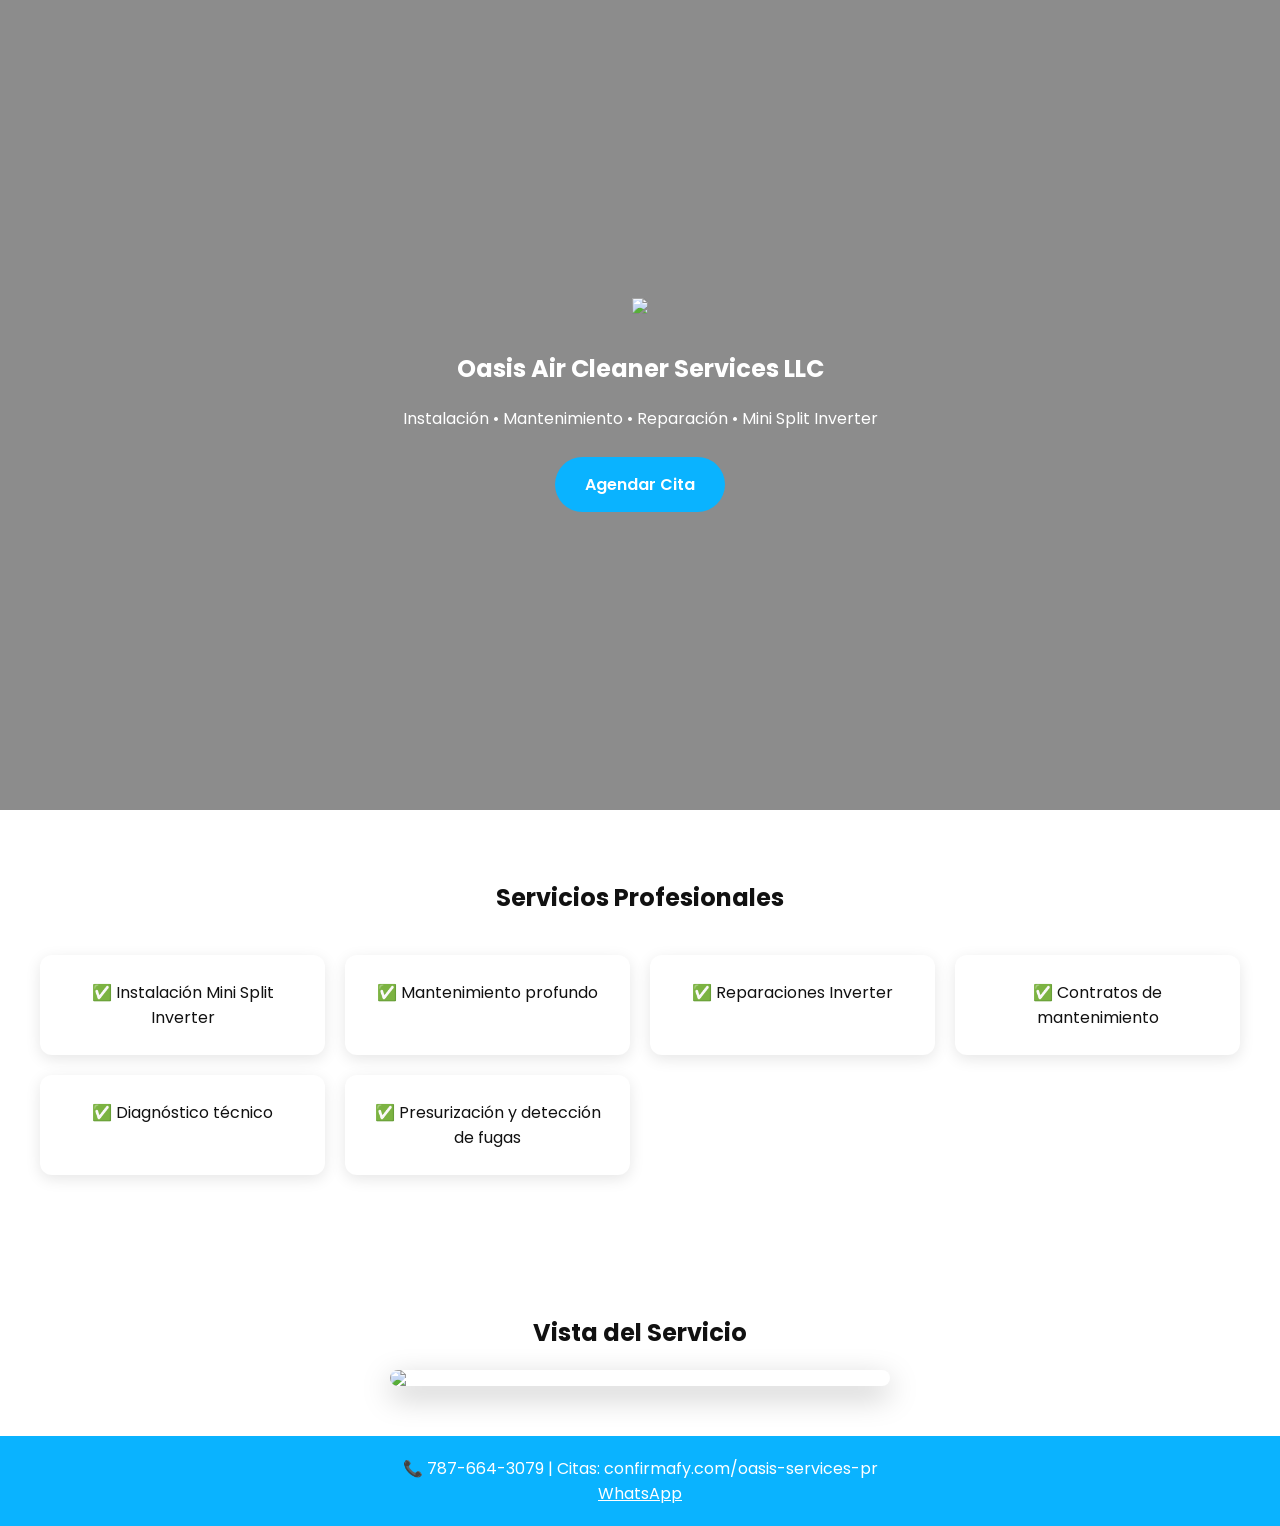
==== index.html @ b4b5221e "Create index.html" ====
<!DOCTYPE html>
<html lang="es">
<head>
<meta charset="UTF-8">
<meta name="viewport" content="width=device-width, initial-scale=1.0">
<title>Oasis Air Cleaner Services LLC</title>
<link href="https://fonts.googleapis.com/css2?family=Poppins:wght@300;400;600&display=swap" rel="stylesheet">
<style>
body {
  margin: 0;
  font-family: Poppins, sans-serif;
  background: #ffffff;
  color: #111;
}

.hero {
  background: url('https://i.imgur.com/kJX3DkZ.jpeg') center/cover no-repeat;
  height: 90vh;
  display: flex;
  justify-content: center;
  align-items: center;
  text-align: center;
  color: white;
  position: relative;
}

.hero::after {
  content: "";
  position: absolute;
  top:0; left:0;
  width:100%; height:100%;
  background: rgba(0,0,0,0.45);
}

.hero-content {
  position: relative;
  z-index: 2;
}

.hero img {
  width:130px;
  margin-bottom:10px;
}

.btn {
  display:inline-block;
  background:#0ab3ff;
  padding:15px 30px;
  border-radius:30px;
  color:white;
  text-decoration:none;
  font-weight:600;
  margin-top:10px;
}

.section {
  padding:50px 20px;
  text-align:center;
}

.services {
  display:grid;
  grid-template-columns:repeat(auto-fit,minmax(250px,1fr));
  gap:20px;
  padding:20px;
}

.card {
  background:white;
  padding:25px;
  border-radius:12px;
  box-shadow:0 4px 15px rgba(0,0,0,0.1);
}

.mockup {
  width:100%;
  max-width:500px;
  margin:auto;
  display:block;
  border-radius:20px;
  box-shadow:0 10px 30px rgba(0,0,0,0.25);
}

.footer {
  background:#0ab3ff;
  color:white;
  padding:20px;
  text-align:center;
}
</style>
</head>

<body>

<section class="hero">
  <div class="hero-content">
    <img src="/mnt/data/C66DBA0E-A422-46D8-A982-7AB63CD732FD.PNG">
    <h1>Oasis Air Cleaner Services LLC</h1>
    <p>Instalación • Mantenimiento • Reparación • Mini Split Inverter</p>
    <a class="btn" href="https://confirmafy.com/oasis-services-pr" target="_blank">Agendar Cita</a>
  </div>
</section>

<section class="section">
  <h2>Servicios Profesionales</h2>
  <div class="services">
    <div class="card">✅ Instalación Mini Split Inverter</div>
    <div class="card">✅ Mantenimiento profundo</div>
    <div class="card">✅ Reparaciones Inverter</div>
    <div class="card">✅ Contratos de mantenimiento</div>
    <div class="card">✅ Diagnóstico técnico</div>
    <div class="card">✅ Presurización y detección de fugas</div>
  </div>
</section>

<section class="section">
  <h2>Vista del Servicio</h2>
  <img class="mockup" src="https://i.imgur.com/rBmujbX.jpeg">
</section>

<div class="footer">
  📞 787-664-3079 | Citas: confirmafy.com/oasis-services-pr
  <br>
  <a href="https://wa.me/17876643079" style="color:white;">WhatsApp</a>
</div>

</body>
</html>
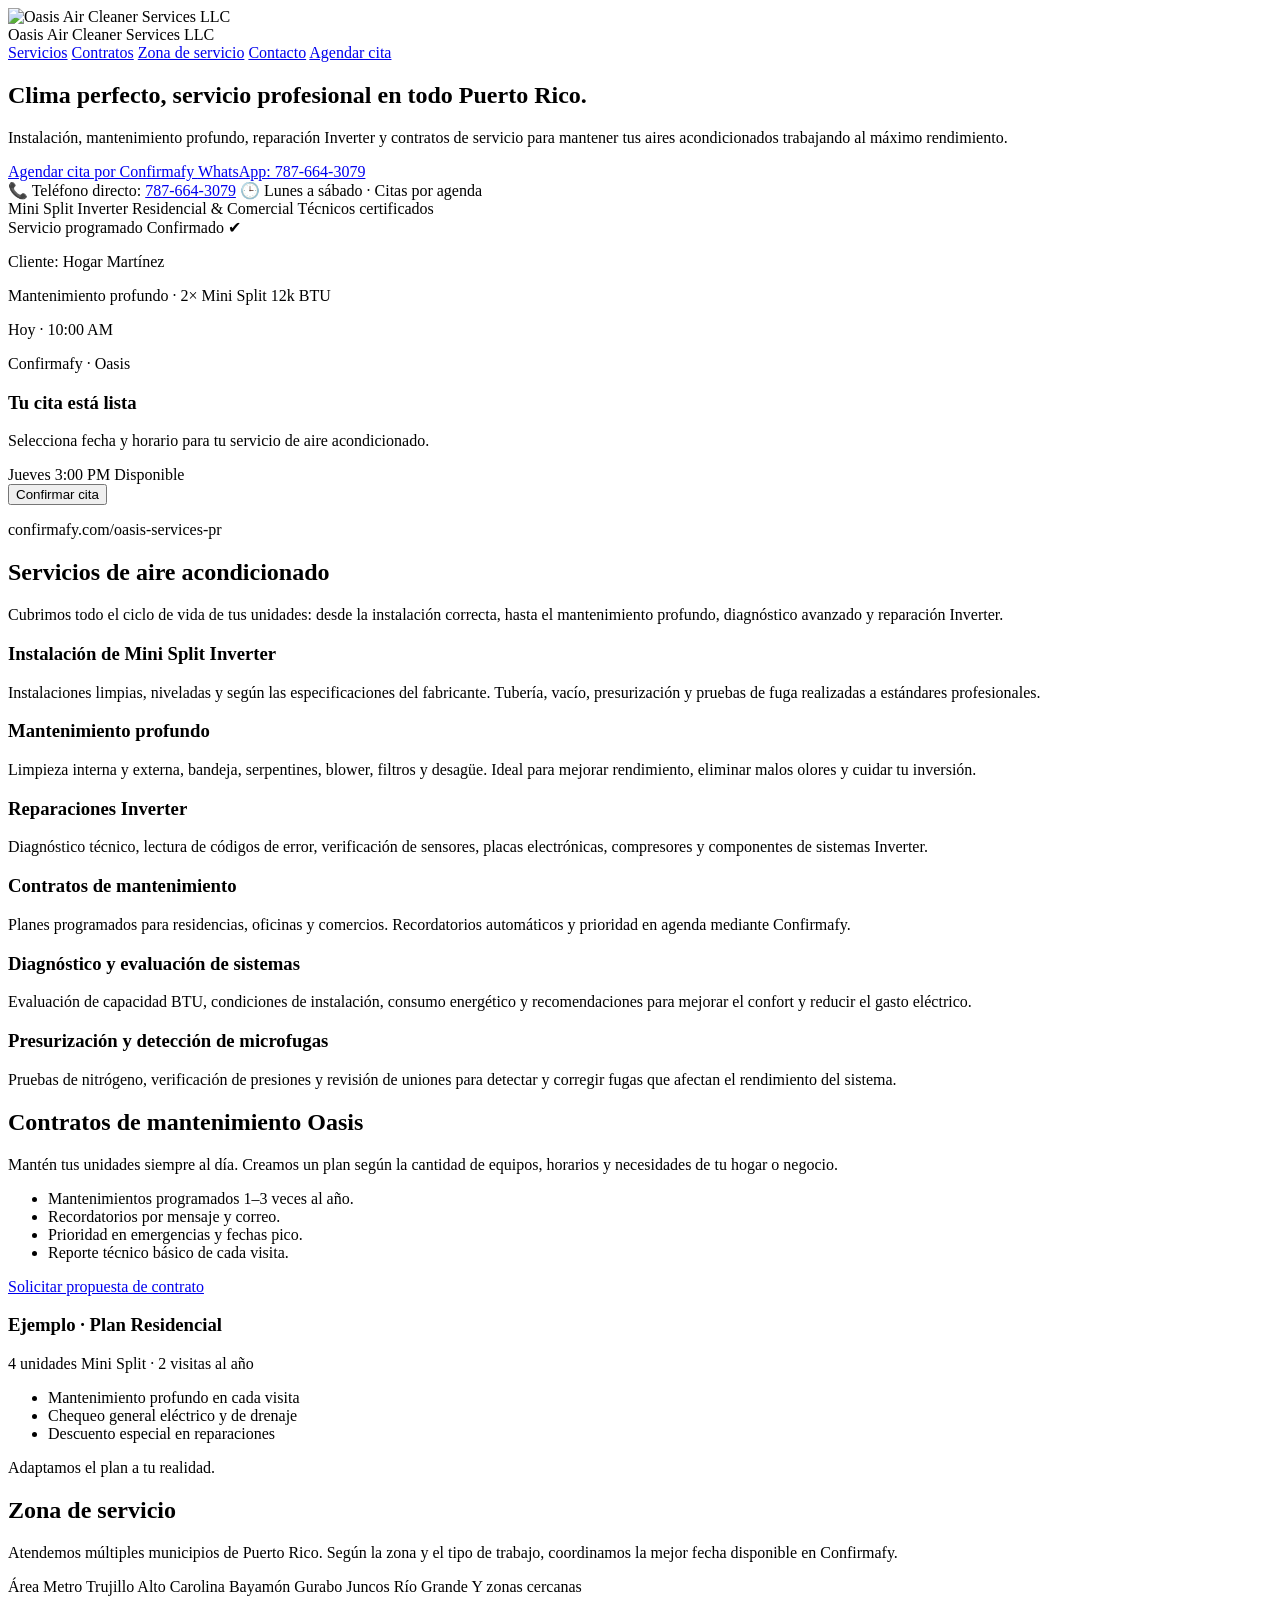
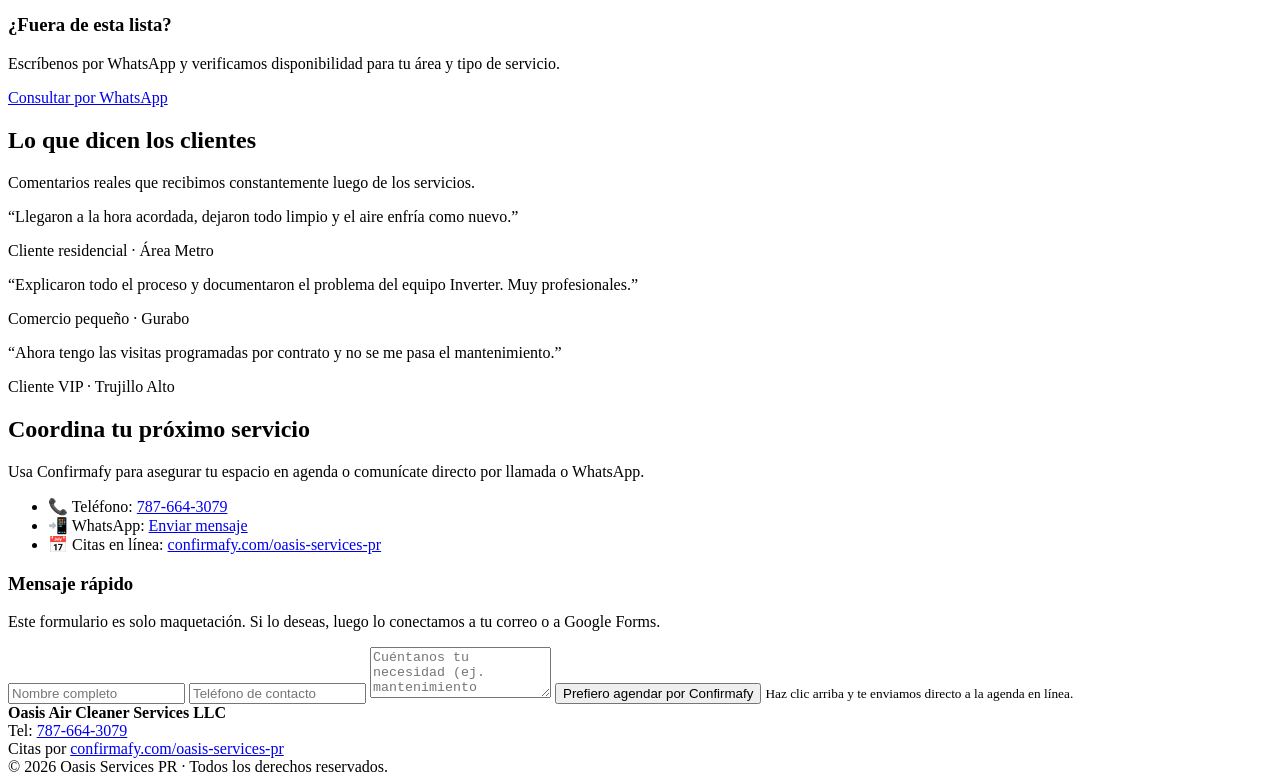
==== commit bd5909b3: "Update index.html" ====
--- a/index.html
+++ b/index.html
@@ -1,128 +1,317 @@
 <!DOCTYPE html>
 <html lang="es">
 <head>
-<meta charset="UTF-8">
-<meta name="viewport" content="width=device-width, initial-scale=1.0">
-<title>Oasis Air Cleaner Services LLC</title>
-<link href="https://fonts.googleapis.com/css2?family=Poppins:wght@300;400;600&display=swap" rel="stylesheet">
-<style>
-body {
-  margin: 0;
-  font-family: Poppins, sans-serif;
-  background: #ffffff;
-  color: #111;
-}
-
-.hero {
-  background: url('https://i.imgur.com/kJX3DkZ.jpeg') center/cover no-repeat;
-  height: 90vh;
-  display: flex;
-  justify-content: center;
-  align-items: center;
-  text-align: center;
-  color: white;
-  position: relative;
-}
-
-.hero::after {
-  content: "";
-  position: absolute;
-  top:0; left:0;
-  width:100%; height:100%;
-  background: rgba(0,0,0,0.45);
-}
-
-.hero-content {
-  position: relative;
-  z-index: 2;
-}
-
-.hero img {
-  width:130px;
-  margin-bottom:10px;
-}
-
-.btn {
-  display:inline-block;
-  background:#0ab3ff;
-  padding:15px 30px;
-  border-radius:30px;
-  color:white;
-  text-decoration:none;
-  font-weight:600;
-  margin-top:10px;
-}
-
-.section {
-  padding:50px 20px;
-  text-align:center;
-}
-
-.services {
-  display:grid;
-  grid-template-columns:repeat(auto-fit,minmax(250px,1fr));
-  gap:20px;
-  padding:20px;
-}
-
-.card {
-  background:white;
-  padding:25px;
-  border-radius:12px;
-  box-shadow:0 4px 15px rgba(0,0,0,0.1);
-}
-
-.mockup {
-  width:100%;
-  max-width:500px;
-  margin:auto;
-  display:block;
-  border-radius:20px;
-  box-shadow:0 10px 30px rgba(0,0,0,0.25);
-}
-
-.footer {
-  background:#0ab3ff;
-  color:white;
-  padding:20px;
-  text-align:center;
-}
-</style>
+  <meta charset="UTF-8" />
+  <meta name="viewport" content="width=device-width, initial-scale=1.0" />
+  <title>Oasis Air Cleaner Services LLC</title>
+  <meta name="description" content="Instalaciones, mantenimientos y reparaciones de aires acondicionados en Puerto Rico. Citas por confirmafy.com/oasis-services-pr" />
+  <link rel="stylesheet" href="styles.css?v=1" />
+  <link rel="icon" type="image/png" href="assets/logo-oasis.png" />
+  <link href="https://fonts.googleapis.com/css2?family=Poppins:wght@300;400;500;600;700&display=swap" rel="stylesheet">
 </head>
 
 <body>
-
-<section class="hero">
-  <div class="hero-content">
-    <img src="/mnt/data/C66DBA0E-A422-46D8-A982-7AB63CD732FD.PNG">
-    <h1>Oasis Air Cleaner Services LLC</h1>
-    <p>Instalación • Mantenimiento • Reparación • Mini Split Inverter</p>
-    <a class="btn" href="https://confirmafy.com/oasis-services-pr" target="_blank">Agendar Cita</a>
-  </div>
-</section>
-
-<section class="section">
-  <h2>Servicios Profesionales</h2>
-  <div class="services">
-    <div class="card">✅ Instalación Mini Split Inverter</div>
-    <div class="card">✅ Mantenimiento profundo</div>
-    <div class="card">✅ Reparaciones Inverter</div>
-    <div class="card">✅ Contratos de mantenimiento</div>
-    <div class="card">✅ Diagnóstico técnico</div>
-    <div class="card">✅ Presurización y detección de fugas</div>
-  </div>
-</section>
-
-<section class="section">
-  <h2>Vista del Servicio</h2>
-  <img class="mockup" src="https://i.imgur.com/rBmujbX.jpeg">
-</section>
-
-<div class="footer">
-  📞 787-664-3079 | Citas: confirmafy.com/oasis-services-pr
-  <br>
-  <a href="https://wa.me/17876643079" style="color:white;">WhatsApp</a>
-</div>
-
+  <!-- NAVBAR -->
+  <header class="topbar">
+    <div class="container row between center-v">
+      <div class="brand">
+        <img src="assets/logo-oasis.png" alt="Oasis Air Cleaner Services LLC" class="brand-logo">
+        <div class="brand-text">
+          <span class="brand-name">Oasis Air Cleaner</span>
+          <span class="brand-sub">Services LLC</span>
+        </div>
+      </div>
+
+      <nav class="nav-links">
+        <a href="#servicios">Servicios</a>
+        <a href="#contratos">Contratos</a>
+        <a href="#zona">Zona de servicio</a>
+        <a href="#contacto">Contacto</a>
+        <a href="https://confirmafy.com/oasis-services-pr" target="_blank" class="btn-nav">Agendar cita</a>
+      </nav>
+    </div>
+  </header>
+
+  <!-- HERO PREMIUM con MOCKUP -->
+  <section class="hero" id="inicio">
+    <div class="container hero-grid">
+      <!-- Texto -->
+      <div class="hero-text">
+        <h1>Clima perfecto, <span>servicio profesional</span> en todo Puerto Rico.</h1>
+        <p class="hero-sub">
+          Instalación, mantenimiento profundo, reparación Inverter y contratos de servicio 
+          para mantener tus aires acondicionados trabajando al máximo rendimiento.
+        </p>
+
+        <div class="hero-cta">
+          <a href="https://confirmafy.com/oasis-services-pr" target="_blank" class="btn-primary">
+            Agendar cita por Confirmafy
+          </a>
+          <a href="https://wa.me/17876643079" target="_blank" class="btn-outline">
+            WhatsApp: 787-664-3079
+          </a>
+        </div>
+
+        <div class="hero-meta">
+          <span>📞 Teléfono directo: <a href="tel:17876643079">787-664-3079</a></span>
+          <span>🕒 Lunes a sábado · Citas por agenda</span>
+        </div>
+
+        <div class="hero-badges">
+          <span class="badge">Mini Split Inverter</span>
+          <span class="badge">Residencial & Comercial</span>
+          <span class="badge">Técnicos certificados</span>
+        </div>
+      </div>
+
+      <!-- MOCKUP -->
+      <div class="hero-mockup">
+        <!-- Tarjeta “servicio” pared -->
+        <div class="ac-card glass">
+          <div class="ac-header">
+            <span class="ac-title">Servicio programado</span>
+            <span class="ac-status">Confirmado ✔</span>
+          </div>
+          <div class="ac-body">
+            <div class="ac-unit"></div>
+            <div class="ac-info">
+              <p class="ac-client">Cliente: Hogar Martínez</p>
+              <p>Mantenimiento profundo · 2× Mini Split 12k BTU</p>
+              <p class="ac-time">Hoy · 10:00 AM</p>
+            </div>
+          </div>
+        </div>
+
+        <!-- Mockup de iPhone con Confirmafy -->
+        <div class="phone-frame glass">
+          <div class="phone-notch"></div>
+          <div class="phone-screen">
+            <div class="screen-header">
+              <span>Confirmafy · Oasis</span>
+            </div>
+            <div class="screen-body">
+              <h3>Tu cita está lista</h3>
+              <p>Selecciona fecha y horario para tu servicio de aire acondicionado.</p>
+              <div class="screen-slot">
+                <span>Jueves 3:00 PM</span>
+                <span class="slot-status">Disponible</span>
+              </div>
+              <button class="screen-btn">Confirmar cita</button>
+              <p class="screen-foot">confirmafy.com/oasis-services-pr</p>
+            </div>
+          </div>
+        </div>
+
+        <!-- Glow decorativo -->
+        <div class="hero-glow"></div>
+      </div>
+    </div>
+  </section>
+
+  <!-- SECCIÓN SERVICIOS -->
+  <section id="servicios" class="section">
+    <div class="container">
+      <h2>Servicios de aire acondicionado</h2>
+      <p class="section-sub">
+        Cubrimos todo el ciclo de vida de tus unidades: desde la instalación correcta, hasta el mantenimiento profundo,
+        diagnóstico avanzado y reparación Inverter.
+      </p>
+
+      <div class="cards-grid">
+        <article class="card">
+          <h3>Instalación de Mini Split Inverter</h3>
+          <p>
+            Instalaciones limpias, niveladas y según las especificaciones del fabricante.
+            Tubería, vacío, presurización y pruebas de fuga realizadas a estándares profesionales.
+          </p>
+        </article>
+
+        <article class="card">
+          <h3>Mantenimiento profundo</h3>
+          <p>
+            Limpieza interna y externa, bandeja, serpentines, blower, filtros y desagüe.
+            Ideal para mejorar rendimiento, eliminar malos olores y cuidar tu inversión.
+          </p>
+        </article>
+
+        <article class="card">
+          <h3>Reparaciones Inverter</h3>
+          <p>
+            Diagnóstico técnico, lectura de códigos de error, verificación de sensores, 
+            placas electrónicas, compresores y componentes de sistemas Inverter.
+          </p>
+        </article>
+
+        <article class="card">
+          <h3>Contratos de mantenimiento</h3>
+          <p>
+            Planes programados para residencias, oficinas y comercios.
+            Recordatorios automáticos y prioridad en agenda mediante Confirmafy.
+          </p>
+        </article>
+
+        <article class="card">
+          <h3>Diagnóstico y evaluación de sistemas</h3>
+          <p>
+            Evaluación de capacidad BTU, condiciones de instalación, consumo energético 
+            y recomendaciones para mejorar el confort y reducir el gasto eléctrico.
+          </p>
+        </article>
+
+        <article class="card">
+          <h3>Presurización y detección de microfugas</h3>
+          <p>
+            Pruebas de nitrógeno, verificación de presiones y revisión de uniones 
+            para detectar y corregir fugas que afectan el rendimiento del sistema.
+          </p>
+        </article>
+      </div>
+    </div>
+  </section>
+
+  <!-- CONTRATOS -->
+  <section id="contratos" class="section section-alt">
+    <div class="container contratos-grid">
+      <div>
+        <h2>Contratos de mantenimiento Oasis</h2>
+        <p class="section-sub">
+          Mantén tus unidades siempre al día. Creamos un plan según la cantidad de equipos, horarios
+          y necesidades de tu hogar o negocio.
+        </p>
+
+        <ul class="check-list">
+          <li>Mantenimientos programados 1–3 veces al año.</li>
+          <li>Recordatorios por mensaje y correo.</li>
+          <li>Prioridad en emergencias y fechas pico.</li>
+          <li>Reporte técnico básico de cada visita.</li>
+        </ul>
+
+        <a href="https://confirmafy.com/oasis-services-pr" target="_blank" class="btn-primary">
+          Solicitar propuesta de contrato
+        </a>
+      </div>
+
+      <div class="contrato-card glass">
+        <h3>Ejemplo · Plan Residencial</h3>
+        <p>4 unidades Mini Split · 2 visitas al año</p>
+        <ul class="mini-list">
+          <li>Mantenimiento profundo en cada visita</li>
+          <li>Chequeo general eléctrico y de drenaje</li>
+          <li>Descuento especial en reparaciones</li>
+        </ul>
+        <span class="tag-note">Adaptamos el plan a tu realidad.</span>
+      </div>
+    </div>
+  </section>
+
+  <!-- ZONA DE SERVICIO -->
+  <section id="zona" class="section">
+    <div class="container zona-grid">
+      <div>
+        <h2>Zona de servicio</h2>
+        <p class="section-sub">
+          Atendemos múltiples municipios de Puerto Rico. Según la zona y el tipo de trabajo, 
+          coordinamos la mejor fecha disponible en Confirmafy.
+        </p>
+
+        <div class="chips">
+          <span class="chip">Área Metro</span>
+          <span class="chip">Trujillo Alto</span>
+          <span class="chip">Carolina</span>
+          <span class="chip">Bayamón</span>
+          <span class="chip">Gurabo</span>
+          <span class="chip">Juncos</span>
+          <span class="chip">Río Grande</span>
+          <span class="chip">Y zonas cercanas</span>
+        </div>
+      </div>
+
+      <div class="zona-card glass">
+        <h3>¿Fuera de esta lista?</h3>
+        <p>
+          Escríbenos por WhatsApp y verificamos disponibilidad para tu área y tipo de servicio.
+        </p>
+        <a href="https://wa.me/17876643079" target="_blank" class="btn-outline full">
+          Consultar por WhatsApp
+        </a>
+      </div>
+    </div>
+  </section>
+
+  <!-- TESTIMONIOS / SELLITO -->
+  <section class="section section-alt">
+    <div class="container">
+      <h2>Lo que dicen los clientes</h2>
+      <p class="section-sub">
+        Comentarios reales que recibimos constantemente luego de los servicios.
+      </p>
+
+      <div class="cards-grid testimonios-grid">
+        <article class="card">
+          <p class="quote">“Llegaron a la hora acordada, dejaron todo limpio y el aire enfría como nuevo.”</p>
+          <span class="quote-name">Cliente residencial · Área Metro</span>
+        </article>
+
+        <article class="card">
+          <p class="quote">“Explicaron todo el proceso y documentaron el problema del equipo Inverter. Muy profesionales.”</p>
+          <span class="quote-name">Comercio pequeño · Gurabo</span>
+        </article>
+
+        <article class="card">
+          <p class="quote">“Ahora tengo las visitas programadas por contrato y no se me pasa el mantenimiento.”</p>
+          <span class="quote-name">Cliente VIP · Trujillo Alto</span>
+        </article>
+      </div>
+    </div>
+  </section>
+
+  <!-- CONTACTO -->
+  <section id="contacto" class="section">
+    <div class="container contacto-grid">
+      <div>
+        <h2>Coordina tu próximo servicio</h2>
+        <p class="section-sub">
+          Usa Confirmafy para asegurar tu espacio en agenda o comunícate directo por llamada o WhatsApp.
+        </p>
+
+        <ul class="contact-list">
+          <li>📞 Teléfono: <a href="tel:17876643079">787-664-3079</a></li>
+          <li>📲 WhatsApp: <a href="https://wa.me/17876643079" target="_blank">Enviar mensaje</a></li>
+          <li>📅 Citas en línea: <a href="https://confirmafy.com/oasis-services-pr" target="_blank">confirmafy.com/oasis-services-pr</a></li>
+        </ul>
+      </div>
+
+      <div class="contact-box glass">
+        <h3>Mensaje rápido</h3>
+        <p>Este formulario es solo maquetación. Si lo deseas, luego lo conectamos a tu correo o a Google Forms.</p>
+        <form>
+          <input type="text" placeholder="Nombre completo" required>
+          <input type="tel" placeholder="Teléfono de contacto" required>
+          <textarea rows="3" placeholder="Cuéntanos tu necesidad (ej. mantenimiento profundo 2 unidades)..."></textarea>
+          <button type="button" class="btn-primary full">Prefiero agendar por Confirmafy</button>
+          <small>Haz clic arriba y te enviamos directo a la agenda en línea.</small>
+        </form>
+      </div>
+    </div>
+  </section>
+
+  <!-- FOOTER -->
+  <footer class="footer">
+    <div class="container footer-grid">
+      <div>
+        <strong>Oasis Air Cleaner Services LLC</strong><br>
+        Tel: <a href="tel:17876643079">787-664-3079</a><br>
+        Citas por <a href="https://confirmafy.com/oasis-services-pr" target="_blank">confirmafy.com/oasis-services-pr</a>
+      </div>
+      <div class="footer-right">
+        <span>© <span id="year"></span> Oasis Services PR · Todos los derechos reservados.</span>
+      </div>
+    </div>
+  </footer>
+
+  <script>
+    // Año dinámico
+    document.getElementById('year').textContent = new Date().getFullYear();
+  </script>
 </body>
 </html>
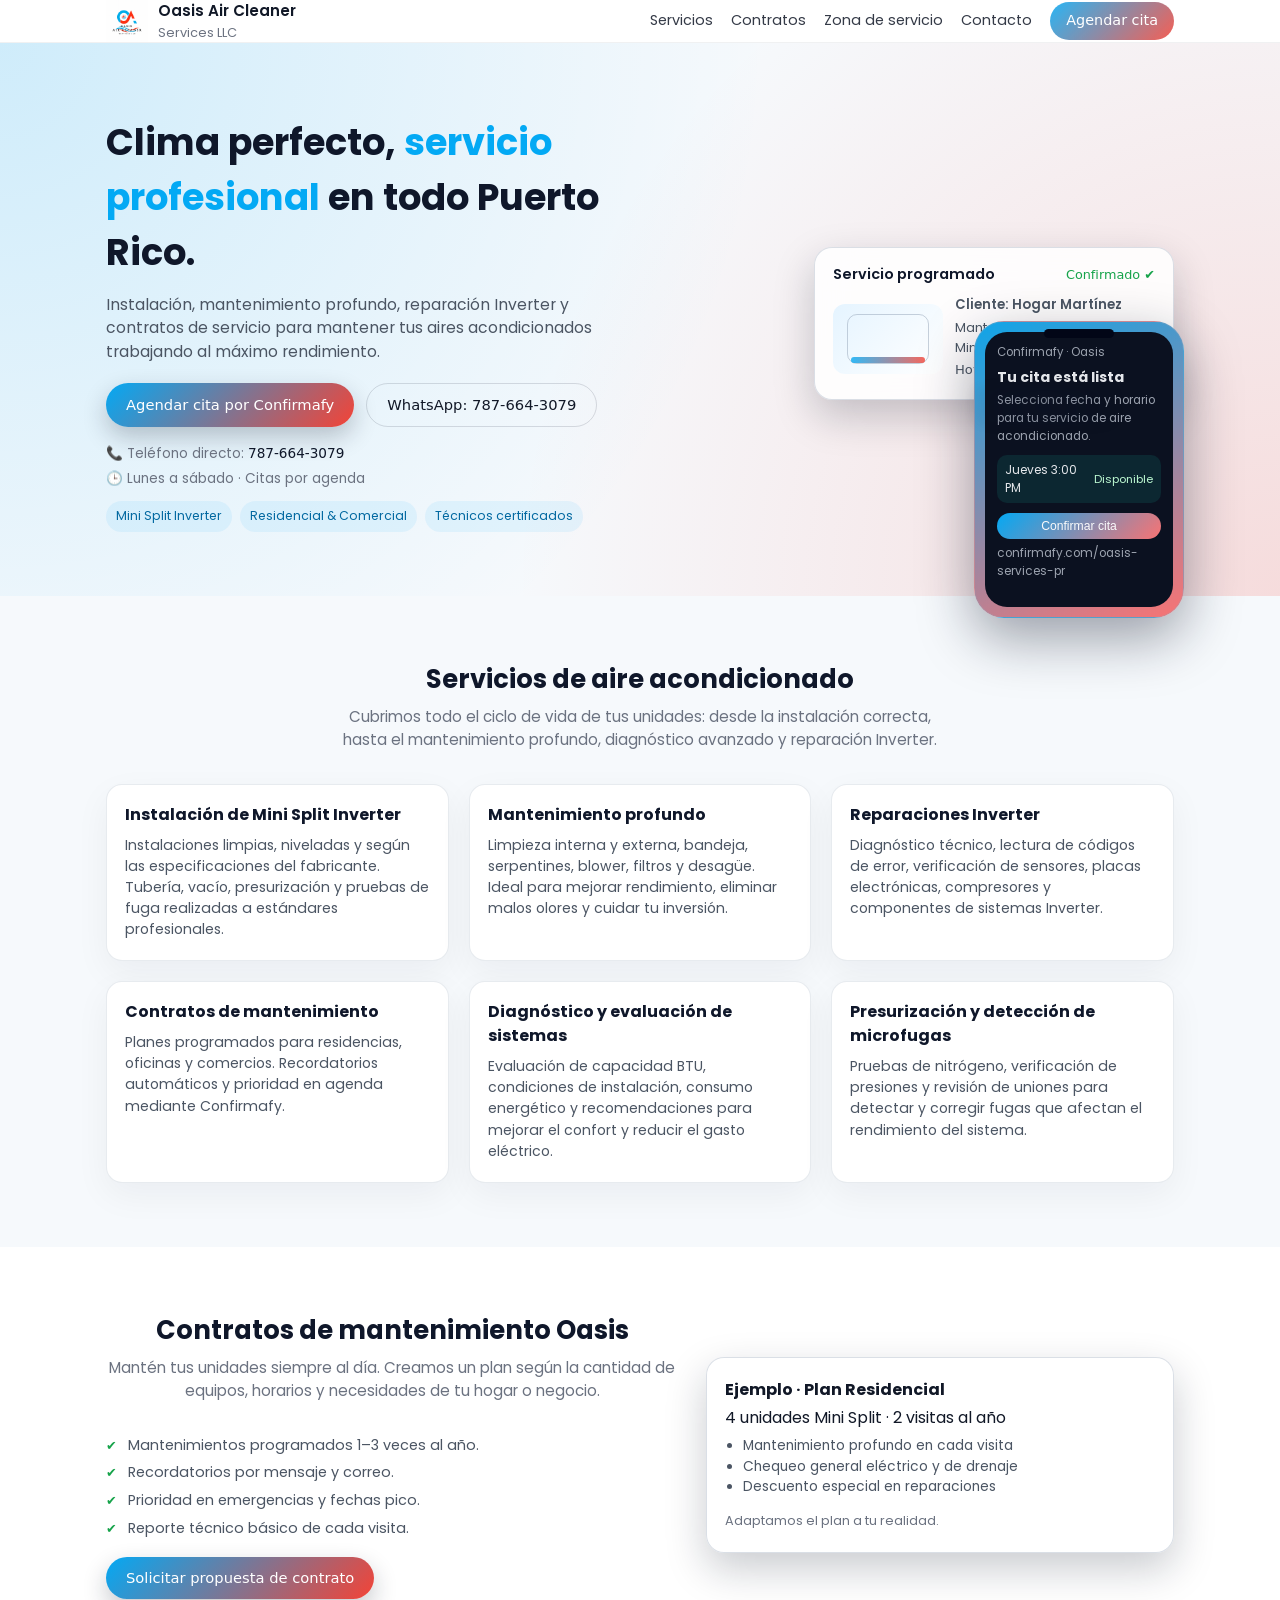
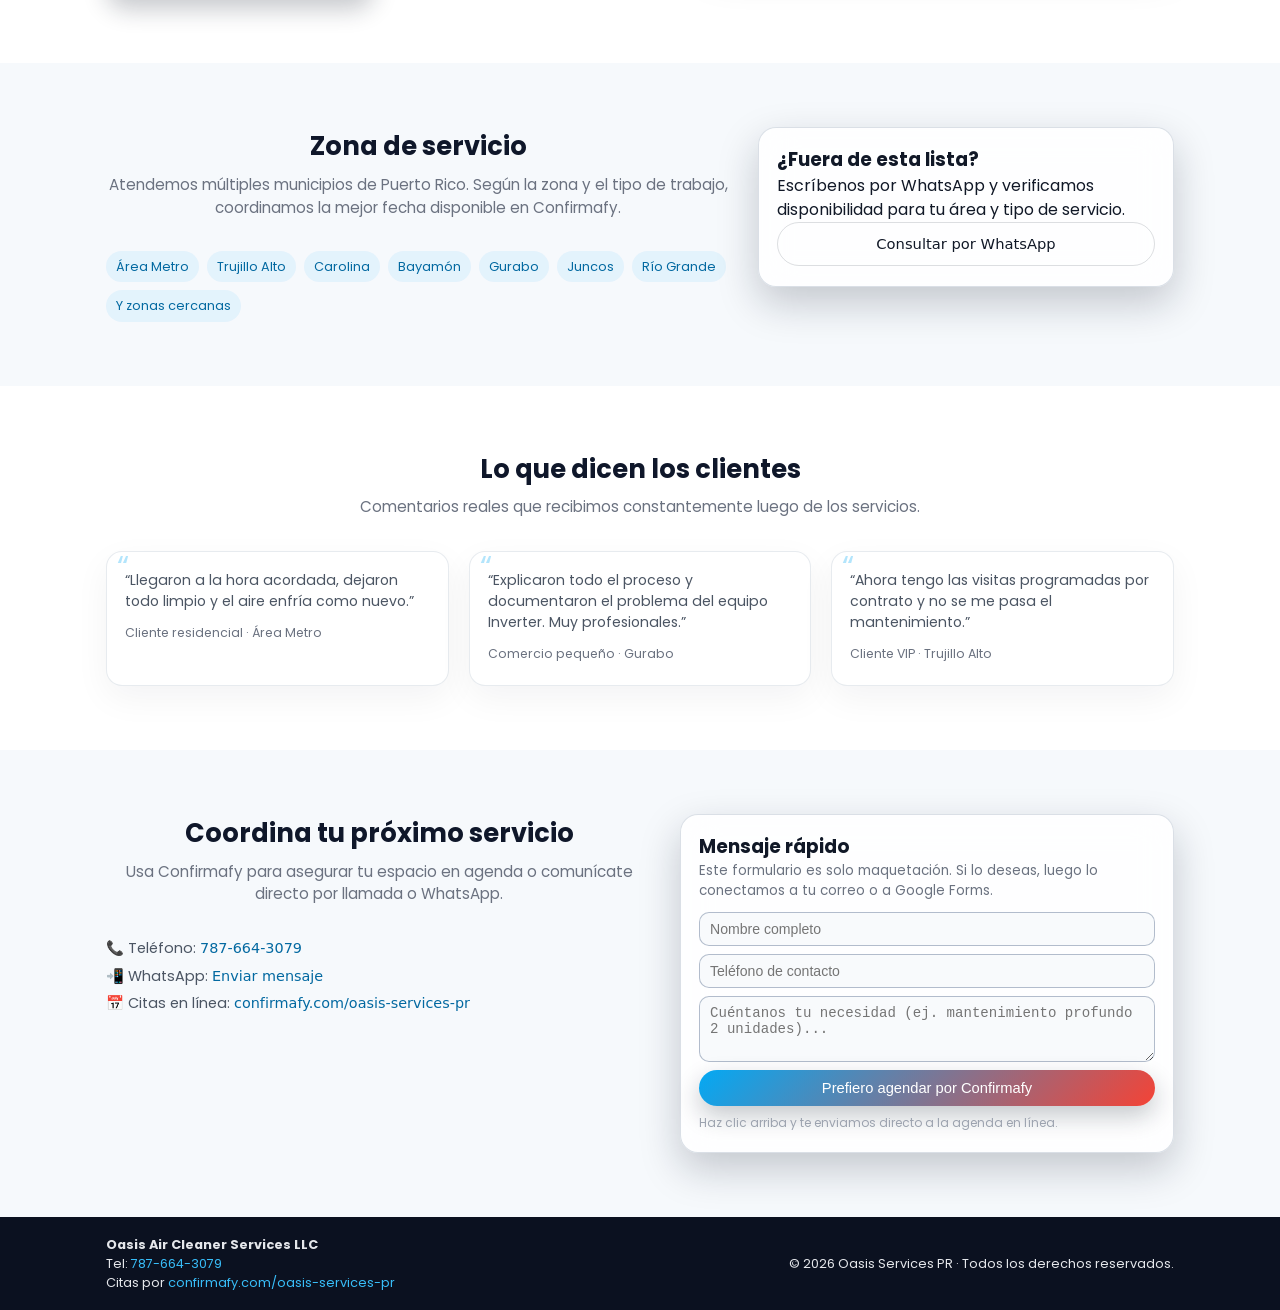
==== commit cb24cf9d: "Update index.html" ====
--- a/index.html
+++ b/index.html
@@ -186,7 +186,7 @@
           <li>Reporte técnico básico de cada visita.</li>
         </ul>
 
-        <a href="https://confirmafy.com/oasis-services-pr" target="_blank" class="btn-primary">
+        <a href="https://wa.me/17876643079" target="_blank" class="btn-primary">
           Solicitar propuesta de contrato
         </a>
       </div>
--- a/styles.css
+++ b/styles.css
@@ -0,0 +1,704 @@
+/* ==================== BASE ==================== */
+*,
+*::before,
+*::after {
+  box-sizing: border-box;
+  margin: 0;
+  padding: 0;
+}
+
+body {
+  font-family: "Poppins", system-ui, -apple-system, BlinkMacSystemFont, sans-serif;
+  background: #f6f9fc;
+  color: #111827;
+  line-height: 1.5;
+}
+
+a {
+  color: inherit;
+  text-decoration: none;
+}
+
+img {
+  max-width: 100%;
+  display: block;
+}
+
+/* ==================== LAYOUT ==================== */
+.container {
+  width: 100%;
+  max-width: 1100px;
+  margin: 0 auto;
+  padding: 0 16px;
+}
+
+.row {
+  display: flex;
+}
+
+.between {
+  justify-content: space-between;
+}
+
+.center-v {
+  align-items: center;
+}
+
+/* ==================== TOPBAR ==================== */
+.topbar {
+  position: sticky;
+  top: 0;
+  z-index: 20;
+  background: rgba(255, 255, 255, 0.95);
+  backdrop-filter: blur(14px);
+  border-bottom: 1px solid rgba(15, 23, 42, 0.06);
+}
+
+.brand {
+  display: flex;
+  align-items: center;
+  gap: 10px;
+}
+
+.brand-logo {
+  width: 42px;
+  height: 42px;
+  object-fit: contain;
+}
+
+.brand-text {
+  display: flex;
+  flex-direction: column;
+}
+
+.brand-name {
+  font-weight: 600;
+  font-size: 0.95rem;
+}
+
+.brand-sub {
+  font-weight: 400;
+  font-size: 0.8rem;
+  color: #6b7280;
+}
+
+.nav-links {
+  display: flex;
+  gap: 18px;
+  align-items: center;
+  font-size: 0.9rem;
+}
+
+.nav-links a {
+  color: #111827;
+  opacity: 0.85;
+  transition: opacity 0.2s ease, transform 0.2s ease;
+}
+
+.nav-links a:hover {
+  opacity: 1;
+  transform: translateY(-1px);
+}
+
+.btn-nav {
+  padding: 8px 16px;
+  border-radius: 999px;
+  background: linear-gradient(135deg, #03a9f4, #f44336);
+  color: #fff !important;
+  font-weight: 500;
+}
+
+/* ==================== HERO ==================== */
+.hero {
+  padding: 72px 0 64px;
+  background:
+    radial-gradient(circle at top left, rgba(3, 169, 244, 0.16), transparent 55%),
+    radial-gradient(circle at bottom right, rgba(244, 67, 54, 0.16), transparent 55%),
+    #f6f9fc;
+}
+
+.hero-grid {
+  display: grid;
+  grid-template-columns: minmax(0, 1.1fr) minmax(0, 1fr);
+  gap: 40px;
+  align-items: center;
+}
+
+.hero-text h1 {
+  font-size: 2.3rem;
+  font-weight: 700;
+  margin-bottom: 12px;
+  color: #0f172a;
+}
+
+.hero-text h1 span {
+  color: #03a9f4;
+}
+
+.hero-sub {
+  font-size: 0.98rem;
+  color: #4b5563;
+  max-width: 520px;
+  margin-bottom: 20px;
+}
+
+.hero-cta {
+  display: flex;
+  flex-wrap: wrap;
+  gap: 12px;
+  margin-bottom: 16px;
+}
+
+/* BOTONES */
+.btn-primary,
+.btn-outline {
+  display: inline-flex;
+  align-items: center;
+  justify-content: center;
+  gap: 6px;
+  padding: 10px 20px;
+  border-radius: 999px;
+  font-size: 0.92rem;
+  font-weight: 500;
+  cursor: pointer;
+  transition: transform 0.15s ease, box-shadow 0.15s ease, background 0.15s ease, color 0.15s ease;
+  border: none;
+}
+
+.btn-primary {
+  background: linear-gradient(135deg, #03a9f4, #f44336);
+  color: #fff;
+  box-shadow: 0 10px 25px rgba(15, 23, 42, 0.24);
+}
+
+.btn-primary:hover {
+  transform: translateY(-1px);
+  box-shadow: 0 14px 30px rgba(15, 23, 42, 0.3);
+}
+
+.btn-outline {
+  background: transparent;
+  border: 1px solid rgba(15, 23, 42, 0.14);
+  color: #111827;
+}
+
+.btn-outline:hover {
+  background: rgba(15, 23, 42, 0.03);
+}
+
+/* Hero meta */
+.hero-meta {
+  display: flex;
+  flex-direction: column;
+  gap: 4px;
+  font-size: 0.85rem;
+  color: #6b7280;
+  margin-bottom: 12px;
+}
+
+.hero-meta a {
+  color: #0f172a;
+  font-weight: 500;
+}
+
+.hero-badges {
+  display: flex;
+  flex-wrap: wrap;
+  gap: 8px;
+}
+
+.badge {
+  font-size: 0.78rem;
+  padding: 6px 10px;
+  border-radius: 999px;
+  background: rgba(3, 169, 244, 0.08);
+  color: #0369a1;
+}
+
+/* ==================== HERO MOCKUP ==================== */
+.hero-mockup {
+  position: relative;
+  display: flex;
+  flex-direction: column;
+  align-items: flex-end;
+  gap: 16px;
+}
+
+/* Glass effect base */
+.glass {
+  background: rgba(255, 255, 255, 0.85);
+  backdrop-filter: blur(18px);
+  border-radius: 18px;
+  box-shadow: 0 16px 40px rgba(15, 23, 42, 0.22);
+  border: 1px solid rgba(148, 163, 184, 0.35);
+}
+
+/* Tarjeta AC */
+.ac-card {
+  width: 100%;
+  max-width: 360px;
+  padding: 16px 18px;
+}
+
+.ac-header {
+  display: flex;
+  justify-content: space-between;
+  align-items: center;
+  margin-bottom: 10px;
+}
+
+.ac-title {
+  font-size: 0.9rem;
+  font-weight: 600;
+  color: #0f172a;
+}
+
+.ac-status {
+  font-size: 0.8rem;
+  color: #16a34a;
+  font-weight: 500;
+}
+
+.ac-body {
+  display: grid;
+  grid-template-columns: 110px 1fr;
+  gap: 12px;
+  align-items: center;
+}
+
+.ac-unit {
+  height: 70px;
+  border-radius: 12px;
+  background:
+    linear-gradient(135deg, #e5f4ff, #ffffff);
+  position: relative;
+  overflow: hidden;
+}
+
+.ac-unit::before {
+  content: "";
+  position: absolute;
+  inset: 10px 14px;
+  border-radius: 10px;
+  border: 1px solid rgba(148, 163, 184, 0.5);
+}
+
+.ac-unit::after {
+  content: "";
+  position: absolute;
+  bottom: 11px;
+  left: 18px;
+  right: 18px;
+  height: 6px;
+  border-radius: 999px;
+  background: linear-gradient(90deg, #03a9f4, #f44336);
+  opacity: 0.8;
+}
+
+.ac-info p {
+  font-size: 0.82rem;
+  color: #4b5563;
+  margin-bottom: 3px;
+}
+
+.ac-client {
+  font-weight: 600;
+  color: #0f172a;
+}
+
+.ac-time {
+  font-size: 0.8rem;
+  color: #0369a1;
+  font-weight: 500;
+}
+
+/* Phone mockup */
+.phone-frame {
+  position: absolute;
+  top: 74px;
+  right: -10px;
+  width: 210px;
+  padding: 10px;
+  border-radius: 30px;
+  background: linear-gradient(155deg, #0ea5e9, #f97373);
+  box-shadow: 0 20px 55px rgba(15, 23, 42, 0.4);
+}
+
+.phone-screen {
+  background: #0b1120;
+  border-radius: 22px;
+  padding: 12px 12px 16px;
+  color: #e5e7eb;
+  position: relative;
+}
+
+.phone-notch {
+  position: absolute;
+  top: 7px;
+  left: 50%;
+  transform: translateX(-50%);
+  width: 70px;
+  height: 9px;
+  border-radius: 12px;
+  background: #020617;
+  z-index: 3;
+}
+
+.screen-header {
+  font-size: 0.72rem;
+  color: #9ca3af;
+  margin-bottom: 6px;
+}
+
+.screen-body h3 {
+  font-size: 0.88rem;
+  margin-bottom: 4px;
+}
+
+.screen-body p {
+  font-size: 0.74rem;
+  color: #9ca3af;
+  margin-bottom: 10px;
+}
+
+.screen-slot {
+  display: flex;
+  justify-content: space-between;
+  align-items: center;
+  font-size: 0.75rem;
+  padding: 6px 8px;
+  border-radius: 10px;
+  background: rgba(15, 118, 110, 0.22);
+  color: #e5e7eb;
+  margin-bottom: 10px;
+}
+
+.slot-status {
+  font-size: 0.7rem;
+  color: #bbf7d0;
+}
+
+.screen-btn {
+  width: 100%;
+  border: none;
+  border-radius: 999px;
+  padding: 6px 10px;
+  margin-bottom: 6px;
+  font-size: 0.76rem;
+  font-weight: 500;
+  cursor: pointer;
+  background: linear-gradient(135deg, #03a9f4, #f97373);
+  color: #f9fafb;
+}
+
+.screen-foot {
+  font-size: 0.68rem;
+  color: #9ca3af;
+}
+
+/* Glow decorativo */
+.hero-glow {
+  position: absolute;
+  bottom: -26px;
+  right: 0;
+  width: 260px;
+  height: 40px;
+  background: radial-gradient(circle, rgba(15, 23, 42, 0.23), transparent 60%);
+  filter: blur(6px);
+  opacity: 0.9;
+}
+
+/* ==================== SECCIONES GENERALES ==================== */
+.section {
+  padding: 64px 0;
+}
+
+.section-alt {
+  background: #ffffff;
+}
+
+.section h2 {
+  font-size: 1.6rem;
+  margin-bottom: 8px;
+  text-align: center;
+  color: #0f172a;
+}
+
+.section-sub {
+  text-align: center;
+  color: #6b7280;
+  font-size: 0.95rem;
+  max-width: 620px;
+  margin: 0 auto 32px;
+}
+
+/* Cards grid */
+.cards-grid {
+  display: grid;
+  grid-template-columns: repeat(3, minmax(0, 1fr));
+  gap: 20px;
+}
+
+.card {
+  background: #ffffff;
+  border-radius: 16px;
+  padding: 18px 18px 20px;
+  box-shadow: 0 12px 35px rgba(15, 23, 42, 0.05);
+  border: 1px solid rgba(148, 163, 184, 0.22);
+}
+
+.card h3 {
+  font-size: 1rem;
+  margin-bottom: 8px;
+  color: #0f172a;
+}
+
+.card p {
+  font-size: 0.88rem;
+  color: #4b5563;
+}
+
+/* Contratos */
+.contratos-grid {
+  display: grid;
+  grid-template-columns: minmax(0, 1.1fr) minmax(0, 0.9fr);
+  gap: 28px;
+  align-items: center;
+}
+
+.check-list {
+  list-style: none;
+  margin: 0 0 18px;
+  padding: 0;
+}
+
+.check-list li {
+  position: relative;
+  padding-left: 22px;
+  margin-bottom: 6px;
+  font-size: 0.9rem;
+  color: #4b5563;
+}
+
+.check-list li::before {
+  content: "✔";
+  position: absolute;
+  left: 0;
+  top: 1px;
+  font-size: 0.8rem;
+  color: #16a34a;
+}
+
+.contrato-card {
+  padding: 20px 18px;
+}
+
+.contrato-card h3 {
+  font-size: 1rem;
+  margin-bottom: 4px;
+}
+
+.mini-list {
+  list-style: disc;
+  padding-left: 18px;
+  font-size: 0.86rem;
+  color: #4b5563;
+  margin: 6px 0 10px;
+}
+
+.tag-note {
+  font-size: 0.8rem;
+  color: #6b7280;
+}
+
+/* Zona */
+.zona-grid {
+  display: grid;
+  grid-template-columns: minmax(0, 1.2fr) minmax(0, 0.8fr);
+  gap: 28px;
+  align-items: flex-start;
+}
+
+.chips {
+  display: flex;
+  flex-wrap: wrap;
+  gap: 8px;
+  margin-top: 10px;
+}
+
+.chip {
+  padding: 6px 10px;
+  border-radius: 999px;
+  background: rgba(3, 169, 244, 0.08);
+  font-size: 0.8rem;
+  color: #0369a1;
+}
+
+.zona-card {
+  padding: 18px 18px 20px;
+}
+
+/* Testimonios */
+.testimonios-grid .card {
+  position: relative;
+}
+
+.quote {
+  font-size: 0.9rem;
+  color: #374151;
+  margin-bottom: 8px;
+}
+
+.quote::before {
+  content: "“";
+  font-size: 2rem;
+  color: rgba(3, 169, 244, 0.3);
+  position: absolute;
+  top: -8px;
+  left: 10px;
+}
+
+.quote-name {
+  font-size: 0.78rem;
+  color: #6b7280;
+}
+
+/* Contacto */
+.contacto-grid {
+  display: grid;
+  grid-template-columns: minmax(0, 1.05fr) minmax(0, 0.95fr);
+  gap: 28px;
+  align-items: flex-start;
+}
+
+.contact-list {
+  list-style: none;
+  margin-top: 10px;
+}
+
+.contact-list li {
+  margin-bottom: 6px;
+  font-size: 0.9rem;
+  color: #4b5563;
+}
+
+.contact-list a {
+  color: #0369a1;
+  font-weight: 500;
+}
+
+.contact-box {
+  padding: 18px 18px 20px;
+}
+
+.contact-box p {
+  font-size: 0.84rem;
+  color: #6b7280;
+  margin-bottom: 10px;
+}
+
+.contact-box form {
+  display: flex;
+  flex-direction: column;
+  gap: 8px;
+}
+
+.contact-box input,
+.contact-box textarea {
+  border-radius: 10px;
+  border: 1px solid rgba(148, 163, 184, 0.7);
+  padding: 8px 10px;
+  font-size: 0.88rem;
+  outline: none;
+  background: rgba(248, 250, 252, 0.92);
+}
+
+.contact-box input:focus,
+.contact-box textarea:focus {
+  border-color: #03a9f4;
+  box-shadow: 0 0 0 1px rgba(3, 169, 244, 0.35);
+}
+
+.btn-primary.full,
+.btn-outline.full {
+  width: 100%;
+}
+
+.contact-box small {
+  font-size: 0.75rem;
+  color: #9ca3af;
+}
+
+/* ==================== FOOTER ==================== */
+.footer {
+  background: #0b1120;
+  color: #e5e7eb;
+  padding: 18px 0;
+  font-size: 0.8rem;
+}
+
+.footer-grid {
+  display: flex;
+  justify-content: space-between;
+  align-items: center;
+  gap: 14px;
+}
+
+.footer a {
+  color: #38bdf8;
+}
+
+/* ==================== RESPONSIVE ==================== */
+@media (max-width: 960px) {
+  .hero-grid {
+    grid-template-columns: minmax(0, 1fr);
+  }
+
+  .hero-mockup {
+    align-items: center;
+  }
+
+  .phone-frame {
+    position: relative;
+    top: 0;
+    right: 0;
+    margin-top: 10px;
+  }
+
+  .hero-text h1 {
+    font-size: 2rem;
+  }
+
+  .cards-grid {
+    grid-template-columns: repeat(2, minmax(0, 1fr));
+  }
+
+  .contratos-grid,
+  .zona-grid,
+  .contacto-grid {
+    grid-template-columns: minmax(0, 1fr);
+  }
+
+  .nav-links {
+    display: none; /* versión simple; si quieres menú móvil lo añadimos luego */
+  }
+}
+
+@media (max-width: 640px) {
+  .cards-grid {
+    grid-template-columns: minmax(0, 1fr);
+  }
+
+  .section {
+    padding: 48px 0;
+  }
+
+  .hero {
+    padding-top: 56px;
+  }
+
+  .footer-grid {
+    flex-direction: column;
+    align-items: flex-start;
+  }
+}
